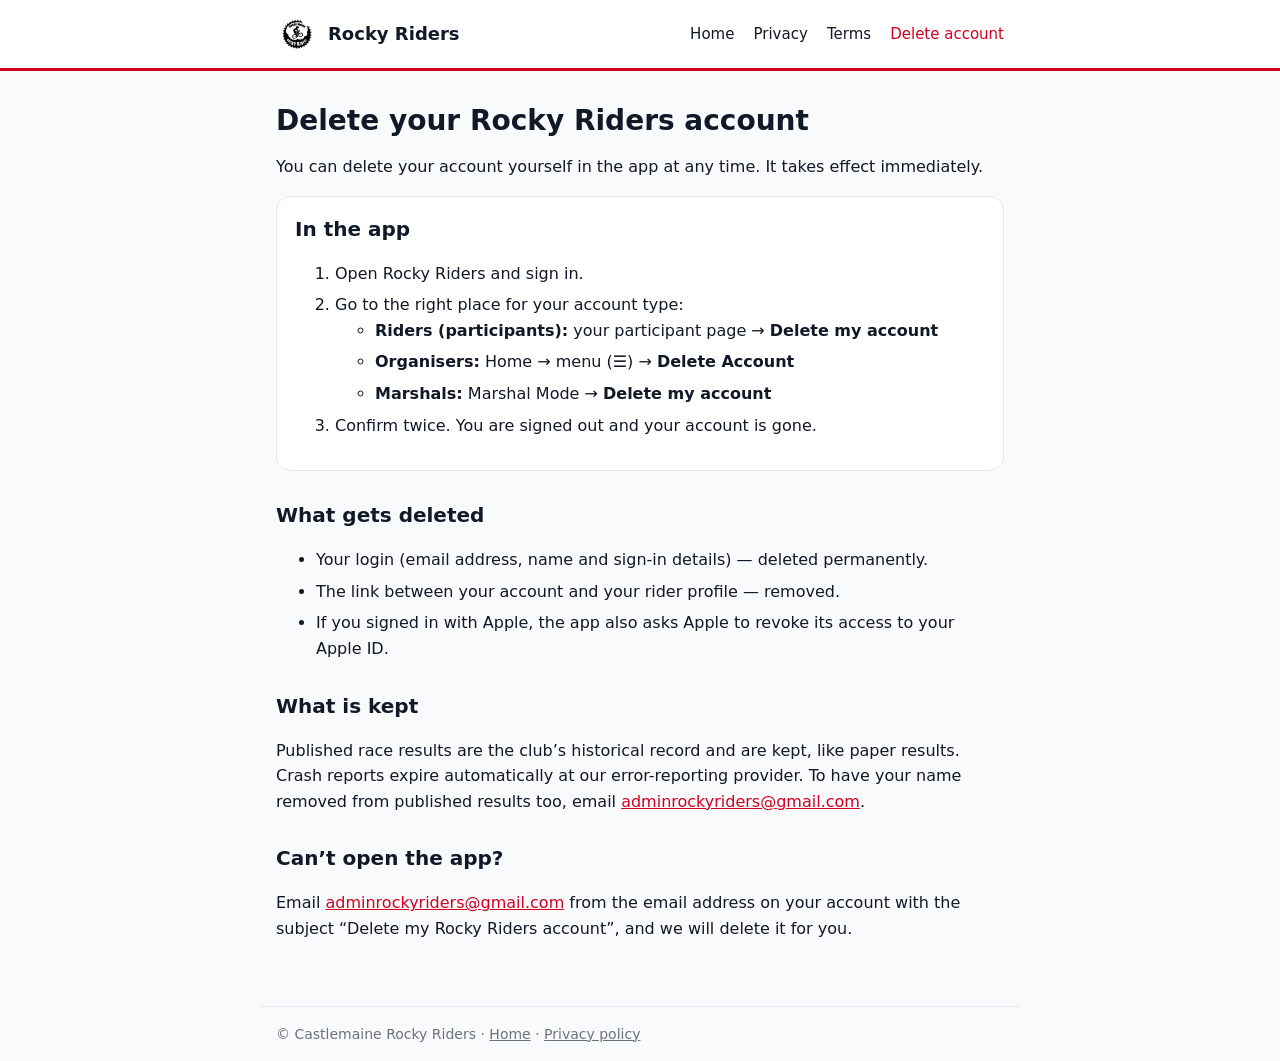
==== delete-account/index.html @ 9ec77155 "Club app website: home, privacy policy, terms, account deletion" ====
<!doctype html>
<html lang="en-AU">
<head>
  <meta charset="utf-8">
  <meta name="viewport" content="width=device-width, initial-scale=1">
  <title>Delete your account - Rocky Riders</title>
  <link rel="icon" href="/icon.png">
  <link rel="stylesheet" href="/style.css">
</head>
<body>
  <header>
    <div class="bar">
      <img src="/icon.png" alt="">
      <a class="name" href="/">Rocky Riders</a>
      <nav>
        <a href="/">Home</a>
        <a href="/privacy/">Privacy</a>
        <a href="/terms/">Terms</a>
        <a href="/delete-account/" aria-current="page">Delete account</a>
      </nav>
    </div>
  </header>

  <main>
    <h1>Delete your Rocky Riders account</h1>
    <p>You can delete your account yourself in the app at any time. It takes effect immediately.</p>

    <div class="card">
      <h2 style="margin-top:0">In the app</h2>
      <ol>
        <li>Open Rocky Riders and sign in.</li>
        <li>Go to the right place for your account type:
          <ul>
            <li><strong>Riders (participants):</strong> your participant page &rarr; <strong>Delete my account</strong></li>
            <li><strong>Organisers:</strong> Home &rarr; menu (&#9776;) &rarr; <strong>Delete Account</strong></li>
            <li><strong>Marshals:</strong> Marshal Mode &rarr; <strong>Delete my account</strong></li>
          </ul>
        </li>
        <li>Confirm twice. You are signed out and your account is gone.</li>
      </ol>
    </div>

    <h2>What gets deleted</h2>
    <ul>
      <li>Your login (email address, name and sign-in details) &mdash; deleted permanently.</li>
      <li>The link between your account and your rider profile &mdash; removed.</li>
      <li>If you signed in with Apple, the app also asks Apple to revoke its access to your Apple ID.</li>
    </ul>

    <h2>What is kept</h2>
    <p>
      Published race results are the club&rsquo;s historical record and are kept, like paper results.
      Crash reports expire automatically at our error-reporting provider.
      To have your name removed from published results too, email
      <a href="mailto:adminrockyriders@gmail.com">adminrockyriders@gmail.com</a>.
    </p>

    <h2>Can&rsquo;t open the app?</h2>
    <p>
      Email <a href="mailto:adminrockyriders@gmail.com?subject=Delete%20my%20Rocky%20Riders%20account">adminrockyriders@gmail.com</a>
      from the email address on your account with the subject &ldquo;Delete my Rocky Riders account&rdquo;,
      and we will delete it for you.
    </p>
  </main>

  <footer>
    &copy; Castlemaine Rocky Riders &middot; <a href="/">Home</a> &middot;
    <a href="/privacy/">Privacy policy</a>
  </footer>
</body>
</html>
---- style.css ----
:root {
  --red: #D20020;
  --ink: #111827;
  --muted: #6B7280;
  --border: #E5E7EB;
  --surface: #FFFFFF;
  --screen: #F9FAFB;
}
@media (prefers-color-scheme: dark) {
  :root {
    --ink: #F3F4F6;
    --muted: #9CA3AF;
    --border: #374151;
    --surface: #111827;
    --screen: #0B0F19;
  }
}
* { box-sizing: border-box; }
body {
  margin: 0;
  background: var(--screen);
  color: var(--ink);
  font: 16px/1.6 system-ui, -apple-system, "Segoe UI", Roboto, sans-serif;
}
header {
  background: var(--surface);
  border-bottom: 3px solid var(--red);
}
.bar {
  max-width: 760px;
  margin: 0 auto;
  padding: 14px 16px;
  display: flex;
  align-items: center;
  gap: 12px;
  flex-wrap: wrap;
}
.bar img { width: 40px; height: 40px; border-radius: 10px; }
.bar .name { font-weight: 700; font-size: 18px; margin-right: auto; color: var(--ink); text-decoration: none; }
nav a { color: var(--ink); text-decoration: none; margin-left: 14px; font-size: 15px; }
nav a:hover, nav a[aria-current] { color: var(--red); }
main {
  max-width: 760px;
  margin: 0 auto;
  padding: 24px 16px 48px;
}
h1 { font-size: 28px; line-height: 1.25; margin: 8px 0 4px; }
h2 { font-size: 20px; margin: 28px 0 8px; }
p, li { color: var(--ink); }
.muted { color: var(--muted); font-size: 14px; }
a { color: var(--red); }
.card {
  background: var(--surface);
  border: 1px solid var(--border);
  border-radius: 14px;
  padding: 16px 18px;
  margin: 16px 0;
}
ol li, ul li { margin-bottom: 6px; }
footer {
  max-width: 760px;
  margin: 0 auto;
  padding: 16px;
  border-top: 1px solid var(--border);
  font-size: 14px;
  color: var(--muted);
}
footer a { color: var(--muted); }
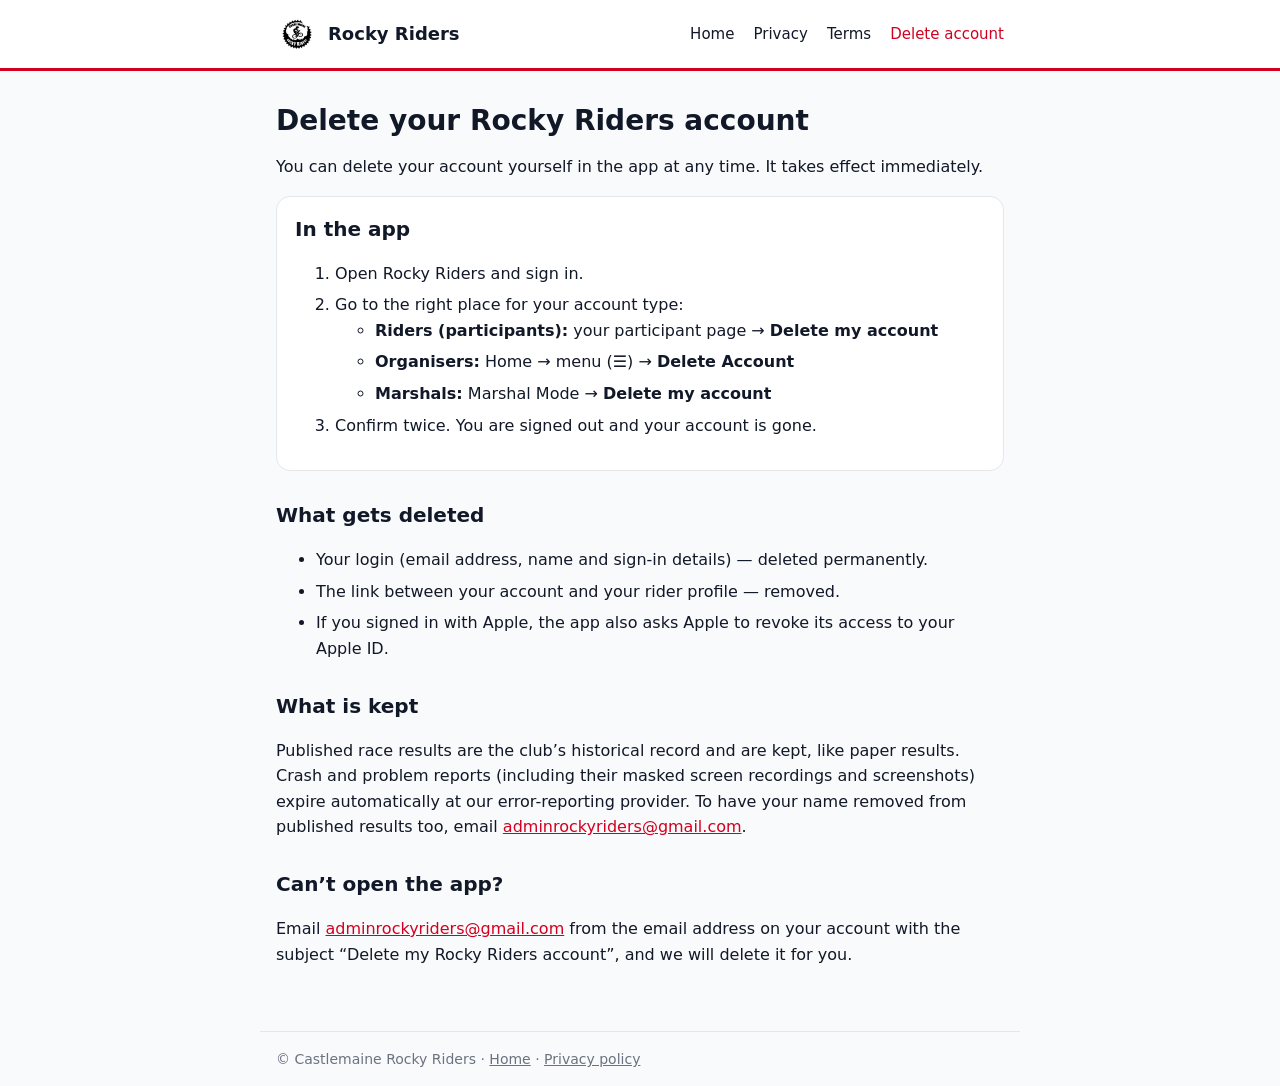
==== commit f888ce3c: "Privacy policy: error reports, problem reports, sign-out wipe (effective 18 Oct 2026)" ====
--- a/delete-account/index.html
+++ b/delete-account/index.html
@@ -50,7 +50,7 @@
     <h2>What is kept</h2>
     <p>
       Published race results are the club&rsquo;s historical record and are kept, like paper results.
-      Crash reports expire automatically at our error-reporting provider.
+      Crash and problem reports (including their masked screen recordings and screenshots) expire automatically at our error-reporting provider.
       To have your name removed from published results too, email
       <a href="mailto:adminrockyriders@gmail.com">adminrockyriders@gmail.com</a>.
     </p>
